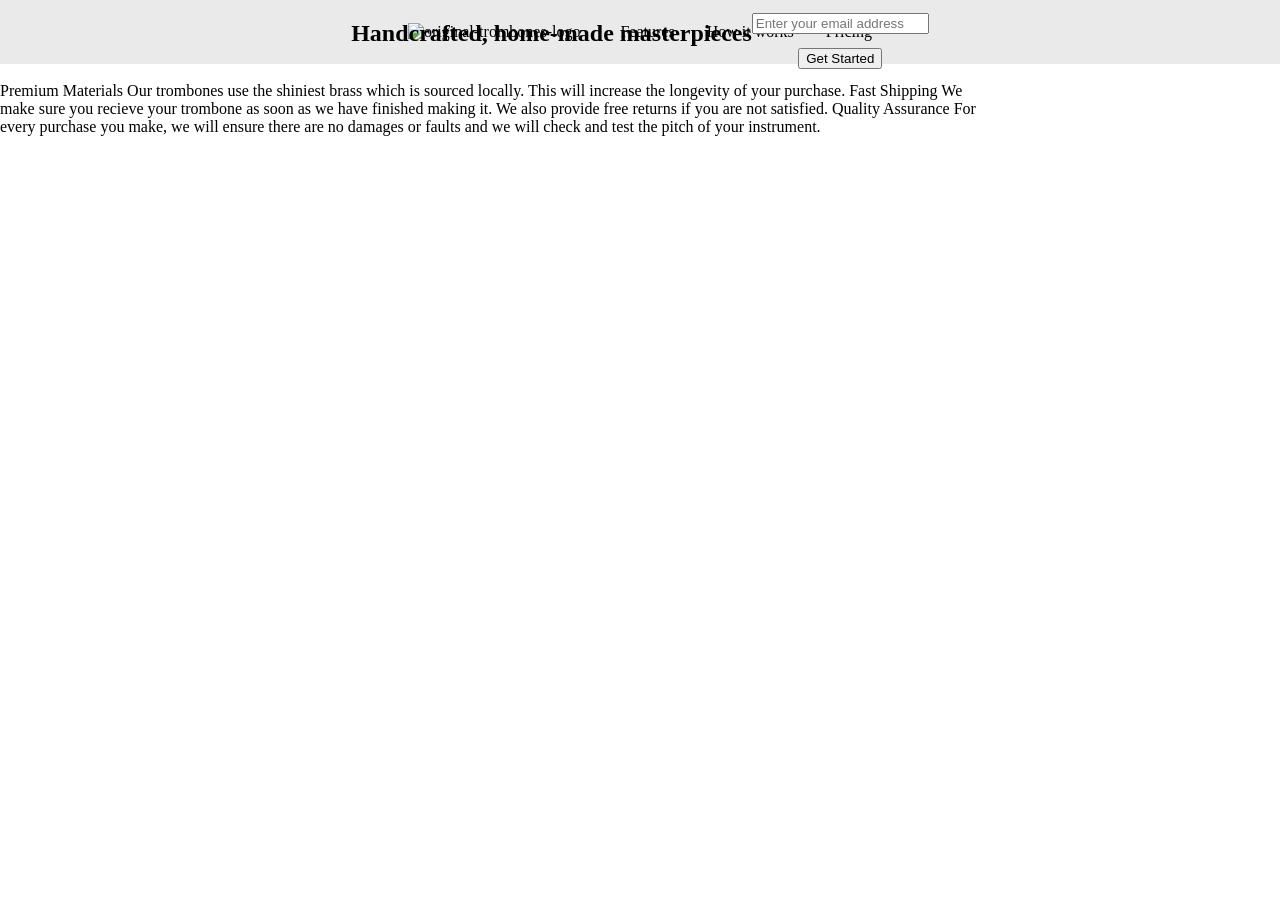
==== product-landing-page/index.html @ 48f3bbaa "project 4 init" ====
<!doctype html>
<html lang="en">
  <head>
    <meta charset="utf-8">
    <meta name="viewport" content="width=device-width, initial-scale=1.0">
    <link rel="stylesheet" href="./styles.css">
  </head>
  <body>
    <header id= "header">
      <div id="logo">
        <img src="https://cdn.freecodecamp.org/testable-projects-fcc/images/product-landing-page-logo.png" id="header-img" alt="original-trombones-logo" width=200/>
      </div>
      <nav id="nav-bar">
        <ul>
          <li>
            <a class="nav-link" href="#features">Features</a>
          </li>
          <li>
            <a class="nav-link" href="#how-it-works">How it works
            </a>
          </li>
          <li>
            <a class="nav-link" href="#pricing">Pricing</a>
          </li>
        </ul>
      </nav>
    </header>
    <div class="container">
        <h2>Handcrafted, home-made masterpieces</h2>
        <form id="form" action="https://www.freecodecamp.com/email-submit">
          <input type="email" name="email" id="email" placeholder="Enter your email address" requird>
          <input class="btn" type="submit" id="submit" value="Get Started">
        </form>
    </div>
    <div class="container">
      <section id="features">
Premium Materials
Our trombones use the shiniest brass which is sourced locally. This will increase the longevity of your purchase.

Fast Shipping
We make sure you recieve your trombone as soon as we have finished making it. We also provide free returns if you are not satisfied.

Quality Assurance
For every purchase you make, we will ensure there are no damages or faults and we will check and test the pitch of your instrument.</section>
      <section id="how-it-works">
        <iframe id="video" src="https://www.youtube-nocookie.com/embed/y8Yv4pnO7qc?rel=0&controls=0&showinfo=0" height="315" frameborder="0" allowfullscreen></iframe>
      </section>
      <section id="pricing"></section>
    </div>
    <footer>

    </footer>
  </body>
</html>
---- product-landing-page/styles.css ----
body{
    margin: 0;
  }
  .container{
    display: flex;
    position: relative;
    flex-flow: column erap;
    top: 64;
    left: 0;
    justify-content: center;
  }
  #email,#submit{
    display:block;
    margin: 1em auto;
  }
  #header {
    display:flex;
    position: fixed;
    justify-content: center;
    align-items: center;
    height: 64px;
    width: 100%;
    background-color: #eaeaea;
  }
  
  #nav-bar ul{
    display: flex;
    flex-flow: row wrap;
    gap: 2rem;
  }
  #nav-bar ul li{
    list-style: none;
  }
  #nav-bar ul li a{
    text-decoration: none;
    color: inherit;
  }
  
  
  @media (max-width:500px){
    #header{
      flex-flow:column wrap;
      align-items: center;
    }
  }
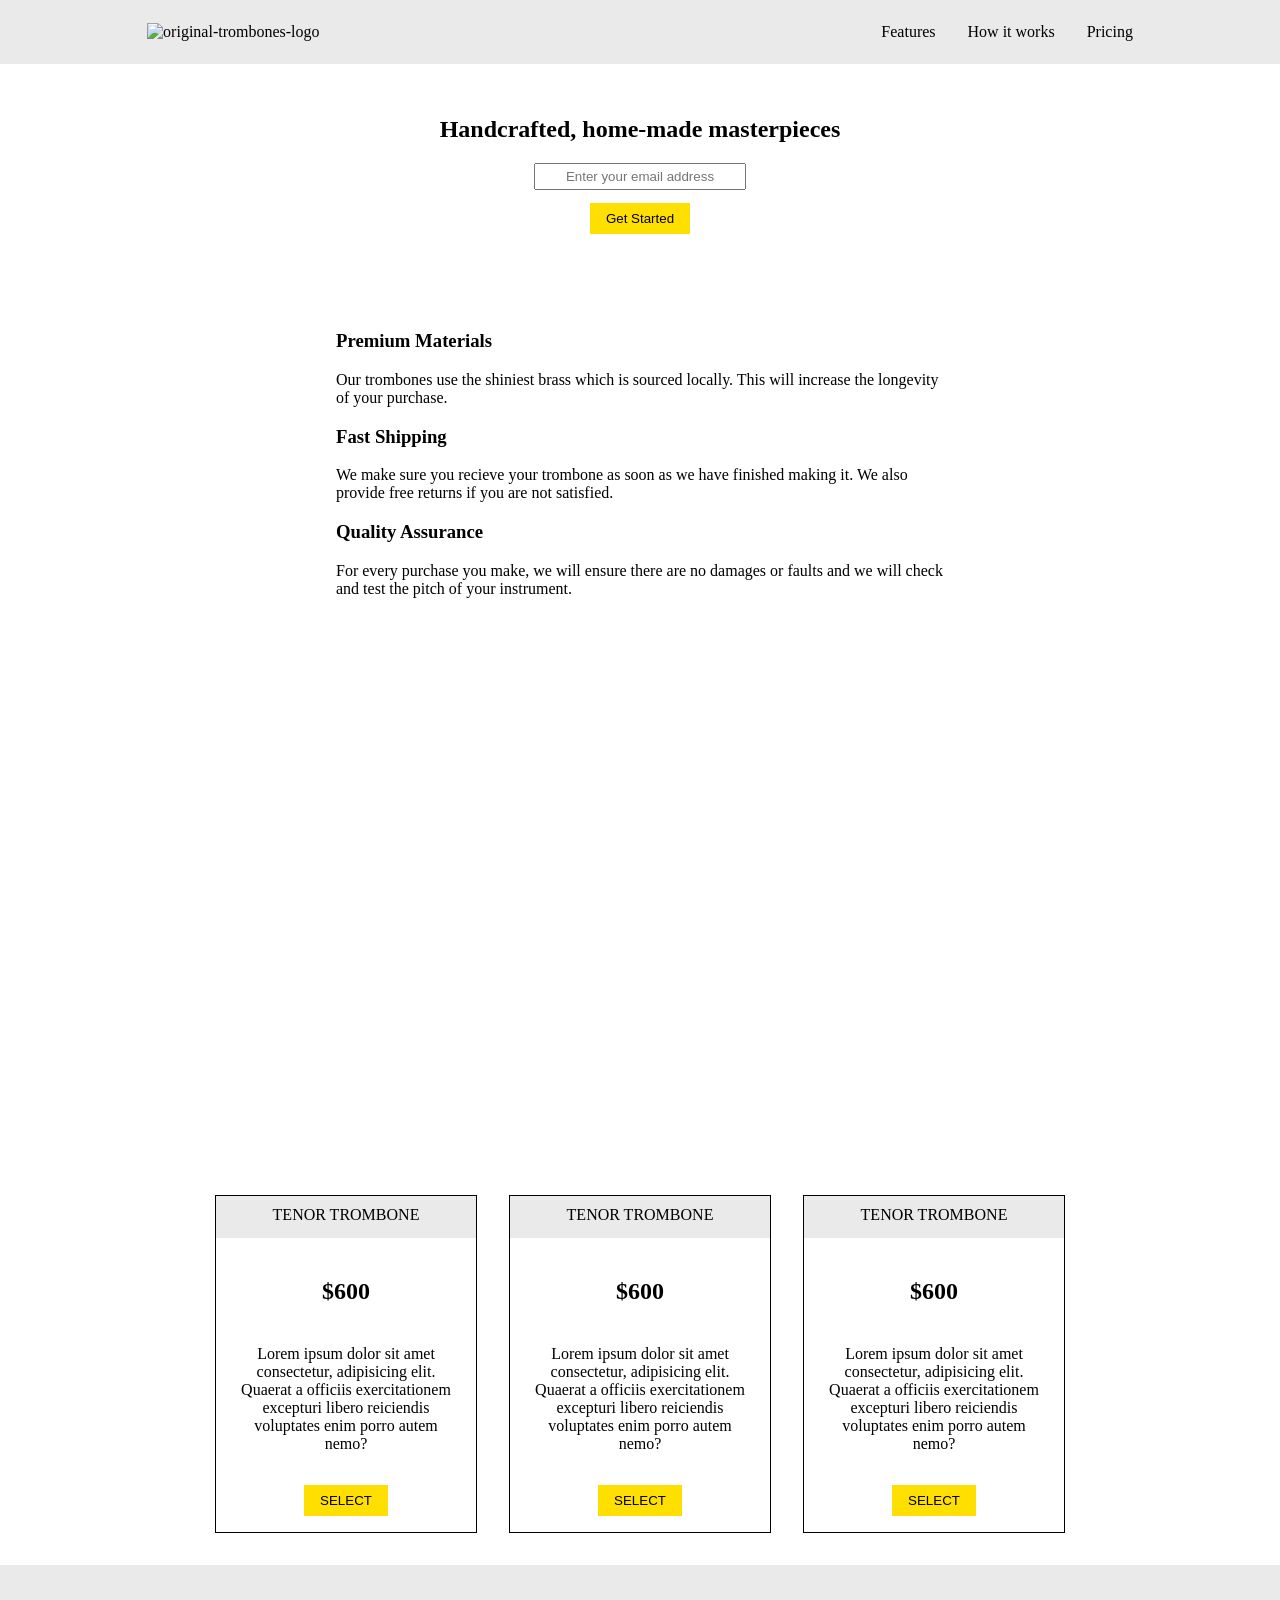
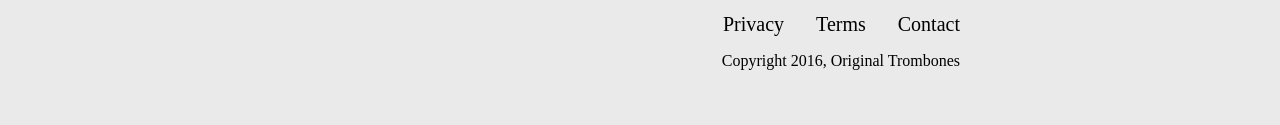
==== commit f6963b70: "product landing finished" ====
--- a/product-landing-page/index.html
+++ b/product-landing-page/index.html
@@ -8,7 +8,7 @@
   <body>
     <header id= "header">
       <div id="logo">
-        <img src="https://cdn.freecodecamp.org/testable-projects-fcc/images/product-landing-page-logo.png" id="header-img" alt="original-trombones-logo" width=200/>
+        <img src="https://cdn.freecodecamp.org/testable-projects-fcc/images/product-landing-page-logo.png" id="header-img" alt="original-trombones-logo"/>
       </div>
       <nav id="nav-bar">
         <ul>
@@ -26,29 +26,69 @@
       </nav>
     </header>
     <div class="container">
+      <form id="form" action="https://www.freecodecamp.com/email-submit">
         <h2>Handcrafted, home-made masterpieces</h2>
-        <form id="form" action="https://www.freecodecamp.com/email-submit">
-          <input type="email" name="email" id="email" placeholder="Enter your email address" requird>
+        <input type="email" name="email" id="email" placeholder="Enter your email address" requird>
           <input class="btn" type="submit" id="submit" value="Get Started">
         </form>
     </div>
     <div class="container">
       <section id="features">
-Premium Materials
-Our trombones use the shiniest brass which is sourced locally. This will increase the longevity of your purchase.
+        <div>
+          <h3>
+            Premium Materials
 
-Fast Shipping
-We make sure you recieve your trombone as soon as we have finished making it. We also provide free returns if you are not satisfied.
+          </h3>
+          Our trombones use the shiniest brass which is sourced locally. This will increase the longevity of your purchase.
+        </div>
+        <div>
+          <h3>Fast Shipping</h3>
+          We make sure you recieve your trombone as soon as we have finished making it. We also provide free returns if you are not satisfied.
+        </div>
+        <div>
+          <h3>Quality Assurance</h3>
+          For every purchase you make, we will ensure there are no damages or faults and we will check and test the pitch of your instrument.
+        </div>
+      </section>
 
-Quality Assurance
-For every purchase you make, we will ensure there are no damages or faults and we will check and test the pitch of your instrument.</section>
       <section id="how-it-works">
-        <iframe id="video" src="https://www.youtube-nocookie.com/embed/y8Yv4pnO7qc?rel=0&controls=0&showinfo=0" height="315" frameborder="0" allowfullscreen></iframe>
+        <iframe id="video" src="https://www.youtube-nocookie.com/embed/y8Yv4pnO7qc?rel=0&controls=0&showinfo=0" frameborder="0" allowfullscreen></iframe>
       </section>
-      <section id="pricing"></section>
+      
+      <section id="pricing">
+        <div class="card">
+          <p class="card-head">TENOR TROMBONE</p>
+          <p class="price">$600</p>
+          <p class="details">Lorem ipsum dolor sit amet consectetur, adipisicing elit. Quaerat a officiis exercitationem excepturi libero reiciendis voluptates enim porro autem nemo?</p>
+          <button class="btn">SELECT</button>
+        </div>
+        <div class="card">
+          <p class="card-head">TENOR TROMBONE</p>
+          <p class="price">$600</p>
+          <p class="details">Lorem ipsum dolor sit amet consectetur, adipisicing elit. Quaerat a officiis exercitationem excepturi libero reiciendis voluptates enim porro autem nemo?</p>
+          <button class="btn">SELECT</button>
+        </div>
+        <div class="card">
+          <p class="card-head">TENOR TROMBONE</p>
+          <p class="price">$600</p>
+          <p class="details">Lorem ipsum dolor sit amet consectetur, adipisicing elit. Quaerat a officiis exercitationem excepturi libero reiciendis voluptates enim porro autem nemo?</p>
+          <button class="btn">SELECT</button>
+        </div>
+      </section>
     </div>
     <footer>
-
+      <ul>
+        <li>
+          <a href="#privacy">Privacy</a>
+        </li>
+        <li>
+          <a href="#terms">Terms</a>
+        </li>
+        <li>
+          <a href="#contact">Contact</a>
+        </li>
+      </ul>
+      <p>Copyright 2016, Original Trombones</p>
     </footer>
   </body>
 </html>
--- a/product-landing-page/styles.css
+++ b/product-landing-page/styles.css
@@ -1,13 +1,20 @@
 body{
     margin: 0;
+    scroll-behavior: smooth;
+  }
+  #header-img{
+    width: 400px;
+    float: left;
   }
   .container{
     display: flex;
     position: relative;
-    flex-flow: column erap;
-    top: 64;
+    gap: 8rem;
+    flex-flow: column wrap;
+    align-items: center;
+    padding: 32px;
+    top: 64px;
     left: 0;
-    justify-content: center;
   }
   #email,#submit{
     display:block;
@@ -15,10 +22,13 @@
   }
   #header {
     display:flex;
+    overflow:hidden;
     position: fixed;
-    justify-content: center;
+    justify-content: space-around;
     align-items: center;
     height: 64px;
+    top: 0;
+    z-index: 1;
     width: 100%;
     background-color: #eaeaea;
   }
@@ -36,10 +46,129 @@
     color: inherit;
   }
   
+  input[id="email"]{
+    padding: 4px;
+    border-radius: 16px solid black;
+    width: 200px;
+    text-align: center;
+  }
+  #features{
+    display: flex;
+    flex-flow: row wrap;
+    width: 50%;
+  }
+
+  #video{
+    width: 600px;
+    height: auto;
+    aspect-ratio: 16/9;
+    object-fit: cover;
+  }
+
+  #pricing{
+    display: flex;
+    flex-flow: row wrap;
+    gap: 32px;
+  }
   
-  @media (max-width:500px){
+  .card{
+    border: 1px solid black;
+    max-width: 260px;
+    display: flex;
+    flex-flow: column wrap;
+    align-items: center;
+  }
+
+  .card-head{
+    background-color: #eaeaea;
+    width: 100%;
+    height: 32px;
+    margin-top: 0;
+    padding-top: 10px;
+    text-align: center;
+  }
+  .price{
+    font-weight: 800;
+    font-size: 1.5rem;
+  }
+  .details{
+    margin: 1rem;
+    text-align: center;
+  }
+.btn{
+  background-color: #fedf00;
+  padding: 8px 16px;
+  border: none;
+  margin: 1rem 0;
+}
+  footer{
+    margin: 4rem 0;
+    text-align: right;
+    background-color: #eaeaea;
+    height: 6rem;
+    padding: 2rem 20rem;
+    margin-bottom: 0;
+  }
+  footer ul{
+    display: flex;
+    flex-flow: row wrap;
+    justify-content: flex-end;
+    gap: 2rem;
+  }
+  footer ul li{
+    list-style: none;
+  }
+  footer ul li a{
+    text-decoration: none;
+    font-size: 1.25rem;
+    color: inherit;
+  }
+  
+  @media (max-width:930px){
+    #header-img{
+      width: 300px;
+    }
     #header{
+      height: auto;
+      flex-flow: column wrap;
+    }
+    #nav-bar ul{
+      flex-flow: column wrap;
+      gap: 1rem;
+    }
+    #features{
+      flex-direction: column;
+      text-align: center;
+    }
+    #video{
+      width: 400px;
+      height: auto;
+      aspect-ratio: 16/9;
+      object-fit: cover;
+    }
+    #pricing{
       flex-flow:column wrap;
       align-items: center;
     }
+    .card{
+      border: 1px solid black;
+      max-width: 360px;
+      display: flex;
+      flex-flow: column wrap;
+      align-items: center;
+    }
+    .container{
+      top: 200px;
+    }
+    footer{
+      padding: 2rem 10rem;
+      position: relative;
+      top: 128px;
+      text-align: center;
+    }
+    footer ul{
+      padding: 0;
+      justify-content: center;
+      gap: 2rem;
+    }
   }
